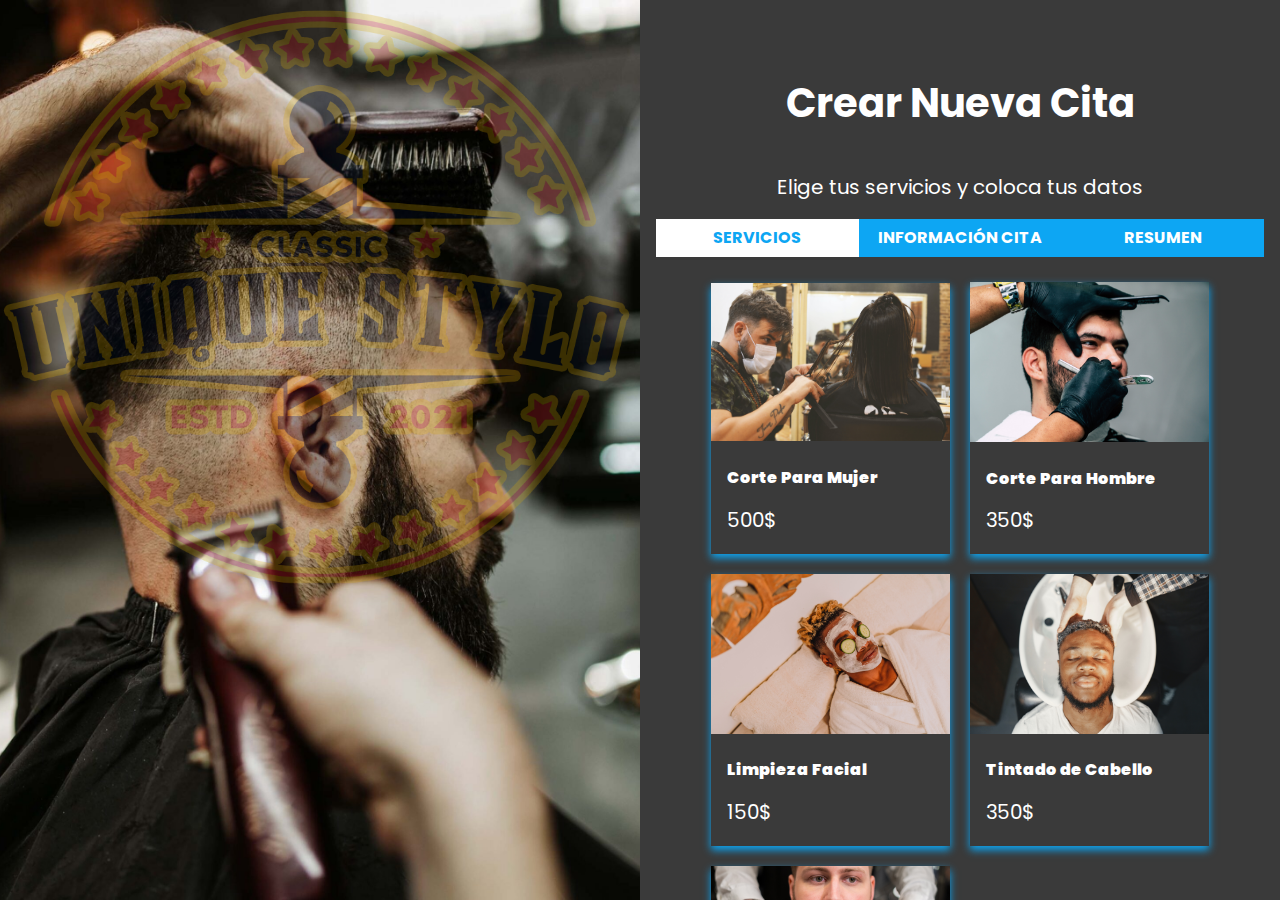
==== cita/cita.html @ b81a1bbf "primer commit" ====
<!DOCTYPE html>
<html lang="en">

<head>
    <meta charset="UTF-8">
    <meta name="viewport" content="width=device-width, initial-scale=1.0">
    <title>Unique Stylo App</title>
    <link href="https://fonts.googleapis.com/css2?family=Poppins:wght@300;700;900&display=swap" rel="stylesheet">
    <link rel="stylesheet" href="/css/app.css">

</head>


<body>
    <div class="contenedor-app">
        <div class="imagen"><img src="/img/logodesvanecer.png" alt=""></div>
        <div class="app">
            <h1 class="nombre-pagina">Crear Nueva Cita</h1>
            <p class="descripcion-pagina">Elige tus servicios y coloca tus datos</p>

            <div id="app">
                <nav class="tabs">
                    <button class="actual" type="button" data-paso="1"
                        onclick="location.href='/cita/cita.html'">Servicios</button>


                    <button type="button" data-paso="2" onclick="location.href='/cita/informacioncita.html'">Información
                        Cita</button>


                    <button type="button" data-paso="3" onclick="location.href='/cita/resumen.html'">Resumen</button>
                </nav>

                <div id="paso-1" class="seccion">
                    <h2>Servicios</h2>
                    <p class="text-center">Elige tus servicios a continuación</p>
                    <div id="servicios" class="listado-servicios"></div>
                </div>
                <div class="carts">
                    <div class="card">
                        <img src="/img/mujer.jpg" alt="corte mujer" style="width:100%">
                        <div class="container">
                            <h4><b>Corte Para Mujer</b></h4>
                            <p>500$</p>
                        </div>
                    </div>
                    <div class="card">
                        <img src="/img/hombre.jpg" alt="corte Hombre" style="width:100%">
                        <div class="container">
                            <h4><b>Corte Para Hombre</b></h4>
                            <p>350$</p>
                        </div>
                    </div>
                    <div class="card">
                        <img src="/img/Limpieza.jpg" alt="LimpiezaFacial" style="width:100%">
                        <div class="container">
                            <h4><b>Limpieza Facial</b></h4>
                            <p>150$</p>
                        </div>
                    </div>
                    <div class="card">
                        <img src="/img/tintado.jpg" alt="Tintado" style="width:100%">
                        <div class="container">
                            <h4><b>Tintado de Cabello</b></h4>
                            <p>350$</p>
                        </div>
                    </div>
                    <div class="card">
                        <img src="/img/barba.jpg" alt="Barba" style="width:100%">
                        <div class="container">
                            <h4><b>Barba</b></h4>
                            <p>250$</p>
                        </div>
                    </div>
                    <div class="card">
                        <img src="/img/cerquillo.jpg" alt="Cerquillo" style="width:100%">
                        <div class="container">
                            <h4><b>Cerquillo</b></h4>
                            <p>150$</p>
                        </div>
                    </div>
                </div>

                <div class="paginacion">


                    <button id="anterior" class="boton" onclick="location.href='/'">Cancelar</button>

                    <button id="siguiente" class="boton"
                        onclick="location.href='/cita/informacioncita.html'">Siguiente</button>


                </div>
            </div>


        </div>
    </div>

</body>

</html>
---- css/app.css ----
/*! normalize.css v8.0.1 | MIT License | github.com/necolas/normalize.css */
html {
    line-height: 1.15;
    -webkit-text-size-adjust: 100%
}

body {
    margin: 0 
}



main {
    display: block
}

h1 {
    font-size: 2em;
    margin: .67em 0
}

hr {
    box-sizing: content-box;
    height: 0;
    overflow: visible
}

pre {
    font-family: monospace, monospace;
    font-size: 1em
}

a {
    background-color: transparent
}

abbr[title] {
    border-bottom: none;
    text-decoration: underline;
    -webkit-text-decoration: underline dotted;
    text-decoration: underline dotted
}

b,
strong {
    font-weight: bolder
}

code,
kbd,
samp {
    font-family: monospace, monospace;
    font-size: 1em
}

small {
    font-size: 80%
}

sub,
sup {
    font-size: 75%;
    line-height: 0;
    position: relative;
    vertical-align: baseline
}

sub {
    bottom: -.25em
}

sup {
    top: -.5em
}

img {
    border-style: none
}

button,
input,
optgroup,
select,
textarea {
    font-family: inherit;
    font-size: 100%;
    line-height: 1.15;
    margin: 0
}

button,
input {
    overflow: visible
}

button,
select {
    text-transform: none
}

[type=button],
[type=reset],
[type=submit],
button {
    -webkit-appearance: button
}

[type=button]::-moz-focus-inner,
[type=reset]::-moz-focus-inner,
[type=submit]::-moz-focus-inner,
button::-moz-focus-inner {
    border-style: none;
    padding: 0
}

[type=button]:-moz-focusring,
[type=reset]:-moz-focusring,
[type=submit]:-moz-focusring,
button:-moz-focusring {
    outline: 1px dotted ButtonText
}

fieldset {
    padding: .35em .75em .625em
}

legend {
    box-sizing: border-box;
    color: inherit;
    display: table;
    max-width: 100%;
    padding: 0;
    white-space: normal
}

progress {
    vertical-align: baseline
}

textarea {
    overflow: auto
}

[type=checkbox],
[type=radio] {
    box-sizing: border-box;
    padding: 0
}

[type=number]::-webkit-inner-spin-button,
[type=number]::-webkit-outer-spin-button {
    height: auto
}

[type=search] {
    -webkit-appearance: textfield;
    outline-offset: -2px
}

[type=search]::-webkit-search-decoration {
    -webkit-appearance: none
}

::-webkit-file-upload-button {
    -webkit-appearance: button;
    font: inherit
}

details {
    display: block
}

summary {
    display: list-item
}

[hidden],
template {
    display: none
}

html {
    font-size: 62.5%;
    box-sizing: border-box;
    height: 100%
}

body {
    min-height: 100%;
    display: flex;
    flex-direction: column;
    background-color: #3a3a3a;
    color: #fff;
    font-family: Poppins, sans-serif;
    font-size: 1.6rem
}

@media (min-width:768px) {
    body {
        height: 100%
    }
}

*,
:after,
:before {
    box-sizing: inherit
}

.contenedor {
    width: 95%;
    max-width: 1200px;
    margin: 0 auto
}

a {
    text-decoration: none
}

img {
    max-width: 100%
}

h1,
h2,
h3 {
    font-family: Poppins, sans-serif;
    margin: 0 0 2.5rem;
    font-weight: 900;
    color: #fff;
    text-align: center
}

h1 {
    font-size: 4rem
}

h2 {
    font-size: 3.6rem
}

h3 {
    font-size: 3rem;
    text-align: center
}

p {
    color: #fff;
    font-size: 2rem
}

.nombre-pagina {
    margin: 5rem 0;
    font-weight: 700
}

.descripcion-pagina,
.nombre-pagina {
    text-align: center
}

@media (min-width:768px) {
    .contenedor-app {
        display: grid;
        grid-template-columns: repeat(2, 1fr);
        min-height: 100vh
    }
}

.contenedor-app .imagen {
    height: 20rem;
    background-image: url(../img/1.jpg);
    background-size: cover;
    background-position: 50%
}

@media (min-width:768px) {
    .contenedor-app .imagen {
        height: auto
    }
}

.contenedor-app .app {
    width: 95%;
    margin: 0 auto;
    padding: 3rem 0
}

@media (min-width:768px) {
    .contenedor-app .app {
        overflow: scroll
    }
}

.barra {
    margin: 5rem 0
}

@media (min-width:768px) {
    .barra {
        display: flex;
        justify-content: space-between;
        align-items: center
    }
}

.barra .boton {
    background-color: #1a1b15;
    padding: 1.5rem 4rem;
    color: #fff;
    font-size: 2rem;
    font-weight: 400;
    display: inline-block;
    font-weight: 700;
    border: none;
    transition-property: background-color;
    transition-duration: .3s;
    text-align: center;
    display: block;
    width: 100%;
    margin: 0
}

@media (min-width:768px) {
    .barra .boton {
        width: auto
    }
}

.barra .boton:hover {
    background-color: #000;
    cursor: pointer
}

.barra-servicios {
    margin-bottom: 5rem
}

@media (min-width:768px) {
    .barra-servicios {
        display: flex;
        justify-content: space-between
    }
}

.barra-servicios .boton {
    margin: 0 0 1rem
}

.seccion {
    padding: 5rem 0;
    display: none
}

.seccion .text-center {
    text-align: center
}

.mostrar {
    display: block
}

.ocultar {
    display: none
}

.listado-servicios {
    display: grid;
    gap: 2rem
}

@media (min-width:768px) {
    .listado-servicios {
        display: grid;
        gap: 2rem;
        grid-template-columns: repeat(2, 1fr)
    }
}

.listado-servicios .servicio {
    background-color: #fff;
    padding: 3rem;
    border-radius: 1rem;
    transition-property: transform;
    transition-duration: .3s;
    text-align: center
}

.listado-servicios .servicio.seleccionado {
    background-color: #0da6f3
}

.listado-servicios .servicio.seleccionado p {
    color: #fff
}

.listado-servicios .servicio:hover {
    transform: scale(1.1)
}

.listado-servicios .servicio p {
    color: #1a1b15;
    margin: 0 0 1.25rem
}

.listado-servicios .servicio .precio-servicio {
    color: #0da6f3;
    font-weight: 700;
    font-size: 3rem;
    margin: 0
}

.contenido-resumen p {
    margin-bottom: 1rem
}

.contenido-resumen span {
    color: #0da6f3;
    font-weight: 700;
    font-size: 2.4rem
}

.contenedor-servicio {
    padding: 3rem 0;
    border-bottom: 1px solid #e1e1e1
}

.contenedor-servicio:last-of-type {
    margin-bottom: 5rem
}

.citas,
.servicios {
    list-style: none;
    padding: 0
}

.citas li,
.servicios li {
    padding: 1rem;
    border-top: 1px solid #fff
}

.citas li p,
.servicios li p {
    font-weight: 700;
    color: #0da6f3
}

.citas li .servicio,
.citas li span,
.servicios li .servicio,
.servicios li span {
    font-weight: 400;
    color: #fff
}

.servicios .acciones,
.servicios .boton,
.servicios .boton-eliminar {
    margin: 0
}

.formulario {
    margin-top: 5rem;
    width: 100%
}

.campo {
    display: flex;
    margin-bottom: 2rem;
    align-items: center
}

.campo label {
    flex: 0 0 10rem
}

.campo input {
    flex: 1;
    border: none;
    padding: 1.25rem;
    border-radius: 1rem
}

.campo input:disabled {
    background-color: #6d7158;
    color: #fff;
    cursor: not-allowed
}

.boton {
    background-color: #0da6f3;
    padding: 1.5rem 4rem;
    color: #fff;
    font-size: 2rem;
    font-weight: 400;
    display: inline-block;
    font-weight: 700;
    border: none;
    transition-property: background-color;
    transition-duration: .3s;
    text-align: center;
    display: block;
    width: 100%;
    margin: 5rem 0
}

@media (min-width:768px) {
    .boton {
        width: auto
    }
}

.boton:hover {
    background-color: #0a85c3;
    cursor: pointer
}

.boton-eliminar {
    background-color: #cb0000;
    padding: 1.5rem 4rem;
    color: #fff;
    font-size: 2rem;
    font-weight: 400;
    display: inline-block;
    font-weight: 700;
    border: none;
    transition-property: background-color;
    transition-duration: .3s;
    text-align: center;
    display: block;
    width: 100%;
    margin: 5rem 0
}

@media (min-width:768px) {
    .boton-eliminar {
        width: auto
    }
}

.boton-eliminar:hover {
    background-color: #980000;
    cursor: pointer
}

.acciones {
    margin-top: 5rem
}

@media (min-width:768px) {
    .acciones {
        display: flex;
        justify-content: space-between;
        align-items: center
    }
}

.acciones a {
    margin-bottom: 2.5rem
}

.acciones a,
.alerta {
    color: #fff;
    display: block;
    text-align: center
}

.alerta {
    padding: 1.25rem;
    width: 100%;
    margin-bottom: 2rem;
    font-weight: 700;
    text-transform: uppercase
}

.alerta.error {
    background-color: #cb0000
}

.alerta.exito {
    background-color: #329f00
}

@media (min-width:768px) {
    .tabs {
        display: flex
    }
}

.tabs button {
    background-color: #0da6f3;
    border: none;
    color: #fff;
    padding: 1rem;
    display: block;
    width: 100%;
    margin-bottom: 1rem;
    text-transform: uppercase;
    font-weight: 700;
    transition: background-color .3s ease
}

.tabs button:hover {
    cursor: pointer;
    background-color: #0a85c3
}

.tabs button.actual {
    background-color: #fff;
    color: #0da6f3
}

.paginacion {
    padding: 5rem 0
}

@media (min-width:480px) {
    .paginacion {
        display: flex;
        justify-content: space-between
    }
}

.paginacion button {
    margin: 0 0 1rem
}

.ocultar {
    visibility: hidden
}


.carts {
    display: flex;
    margin: 0.5rem 0.5rem;
    justify-content: center;
    flex-wrap: wrap;
    align-content: center;
    align-items: center;
    flex-direction: row;

}

.card {
    margin: 1rem;
    box-shadow: 0 4px 8px 0 rgb(13 166 243);
    transition: 0.3s;
    width: 40%;

}

.card:hover {
    box-shadow: 0 8px 16px 0 rgb(255 255 255 / 55%);
}

.container {
    padding: 2px 16px;
}

.logo img {
    display: flex;
    width: 20rem;
    margin: auto;
}
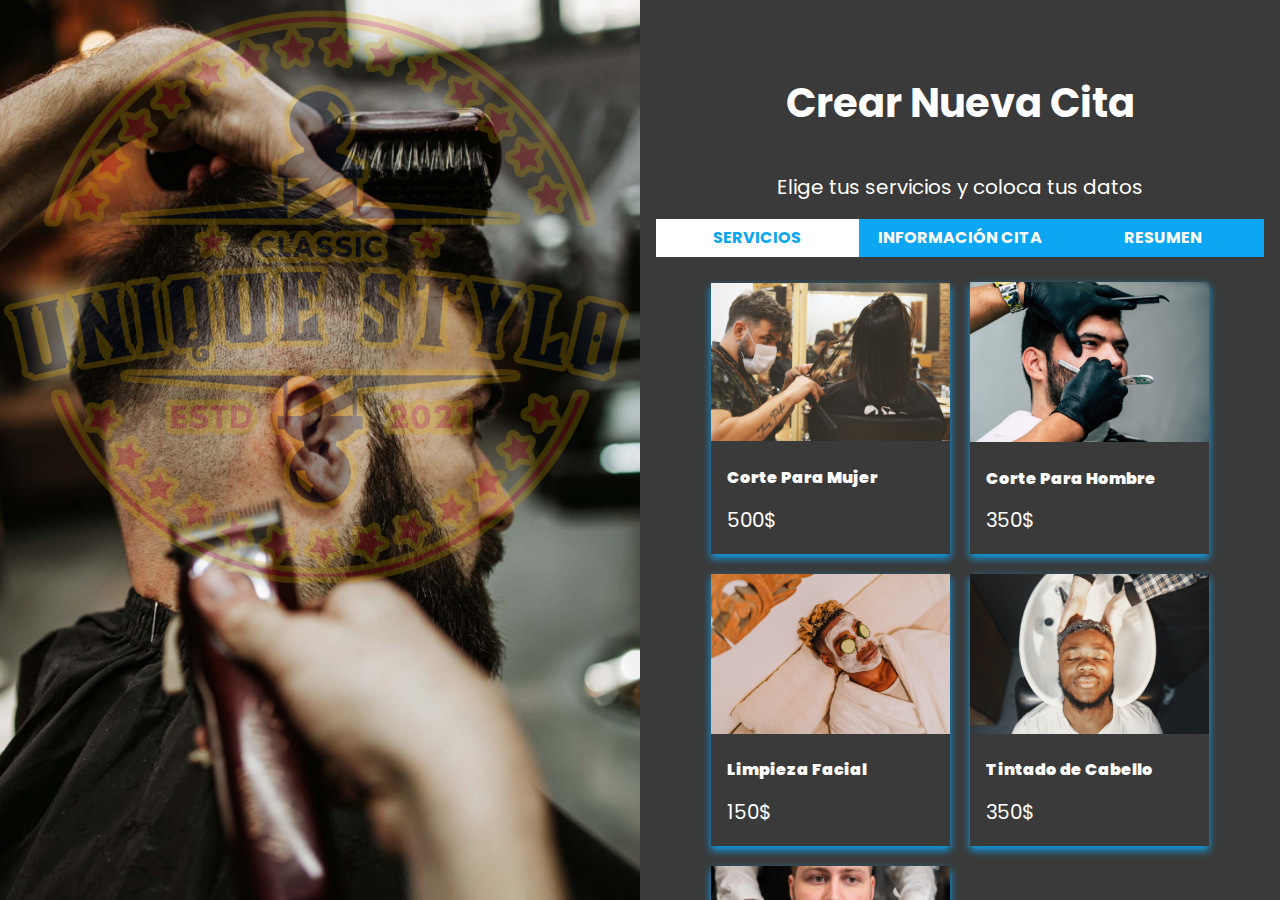
==== commit ff06dc3c: "arregle la imagen del cerquillo" ====
--- a/cita/cita.html
+++ b/cita/cita.html
@@ -6,14 +6,14 @@
     <meta name="viewport" content="width=device-width, initial-scale=1.0">
     <title>Unique Stylo App</title>
     <link href="https://fonts.googleapis.com/css2?family=Poppins:wght@300;700;900&display=swap" rel="stylesheet">
-    <link rel="stylesheet" href="/css/app.css">
+    <link rel="stylesheet" href="../css/app.css">
 
 </head>
 
 
 <body>
     <div class="contenedor-app">
-        <div class="imagen"><img src="/img/logodesvanecer.png" alt=""></div>
+        <div class="imagen"><img src="../img/logodesvanecer.png" alt=""></div>
         <div class="app">
             <h1 class="nombre-pagina">Crear Nueva Cita</h1>
             <p class="descripcion-pagina">Elige tus servicios y coloca tus datos</p>
@@ -21,14 +21,14 @@
             <div id="app">
                 <nav class="tabs">
                     <button class="actual" type="button" data-paso="1"
-                        onclick="location.href='/cita/cita.html'">Servicios</button>
+                        onclick="location.href='../cita/cita.html'">Servicios</button>
 
 
-                    <button type="button" data-paso="2" onclick="location.href='/cita/informacioncita.html'">Información
+                    <button type="button" data-paso="2" onclick="location.href='../cita/informacioncita.html'">Información
                         Cita</button>
 
 
-                    <button type="button" data-paso="3" onclick="location.href='/cita/resumen.html'">Resumen</button>
+                    <button type="button" data-paso="3" onclick="location.href='../cita/resumen.html'">Resumen</button>
                 </nav>
 
                 <div id="paso-1" class="seccion">
@@ -38,42 +38,42 @@
                 </div>
                 <div class="carts">
                     <div class="card">
-                        <img src="/img/mujer.jpg" alt="corte mujer" style="width:100%">
+                        <img src="../img/mujer.jpg" alt="corte mujer" style="width:100%">
                         <div class="container">
                             <h4><b>Corte Para Mujer</b></h4>
                             <p>500$</p>
                         </div>
                     </div>
                     <div class="card">
-                        <img src="/img/hombre.jpg" alt="corte Hombre" style="width:100%">
+                        <img src="../img/hombre.jpg" alt="corte Hombre" style="width:100%">
                         <div class="container">
                             <h4><b>Corte Para Hombre</b></h4>
                             <p>350$</p>
                         </div>
                     </div>
                     <div class="card">
-                        <img src="/img/Limpieza.jpg" alt="LimpiezaFacial" style="width:100%">
+                        <img src="../img/Limpieza.jpg" alt="LimpiezaFacial" style="width:100%">
                         <div class="container">
                             <h4><b>Limpieza Facial</b></h4>
                             <p>150$</p>
                         </div>
                     </div>
                     <div class="card">
-                        <img src="/img/tintado.jpg" alt="Tintado" style="width:100%">
+                        <img src="../img/tintado.jpg" alt="Tintado" style="width:100%">
                         <div class="container">
                             <h4><b>Tintado de Cabello</b></h4>
                             <p>350$</p>
                         </div>
                     </div>
                     <div class="card">
-                        <img src="/img/barba.jpg" alt="Barba" style="width:100%">
+                        <img src="../img/barba.jpg" alt="Barba" style="width:100%">
                         <div class="container">
                             <h4><b>Barba</b></h4>
                             <p>250$</p>
                         </div>
                     </div>
                     <div class="card">
-                        <img src="/img/cerquillo.jpg" alt="Cerquillo" style="width:100%">
+                        <img src="../img/Cerquillo.jpg" alt="Cerquillo" style="width:100%">
                         <div class="container">
                             <h4><b>Cerquillo</b></h4>
                             <p>150$</p>
@@ -84,10 +84,10 @@
                 <div class="paginacion">
 
 
-                    <button id="anterior" class="boton" onclick="location.href='/'">Cancelar</button>
+                    <button id="anterior" class="boton" onclick="location.href='../index.html'">Cancelar</button>
 
                     <button id="siguiente" class="boton"
-                        onclick="location.href='/cita/informacioncita.html'">Siguiente</button>
+                        onclick="location.href='../cita/informacioncita.html'">Siguiente</button>
 
 
                 </div>
